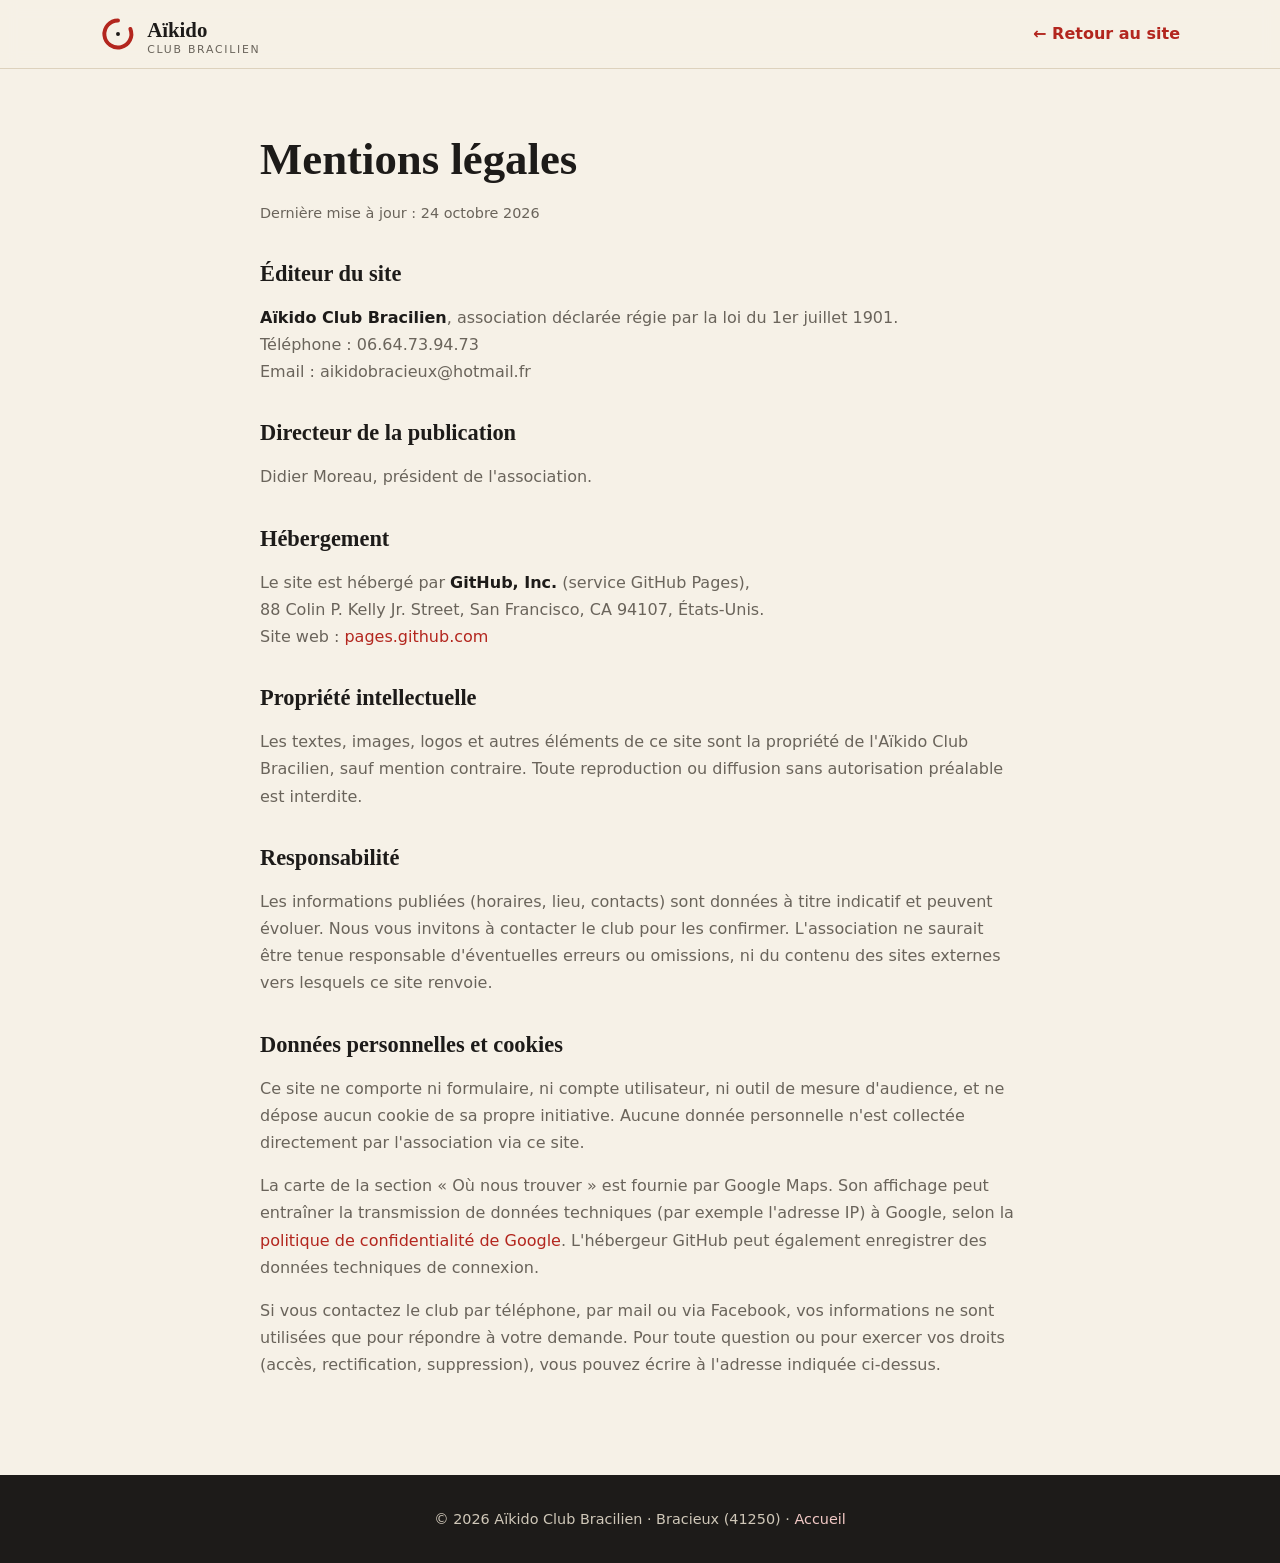
==== mentions-legales.html @ 29b80cab "Add files via upload" ====
<!DOCTYPE html>
<html lang="fr">
<head>
  <meta charset="UTF-8">
  <meta name="viewport" content="width=device-width, initial-scale=1.0">
  <title>Mentions légales — Aïkido Club Bracilien</title>
  <meta name="robots" content="noindex">
  <link rel="icon" href="favicon.ico" sizes="any">
  <link rel="icon" type="image/png" href="favicon.png">
  <link rel="stylesheet" href="css/style.css">
  <style>
    .legal { padding: 4rem 0 5rem; max-width: 760px; }
    .legal h1 { font-size: clamp(2rem, 4vw, 2.8rem); margin: 0 0 .5rem; }
    .legal h2 { font-size: 1.4rem; margin: 2.2rem 0 .6rem; }
    .legal p, .legal li { color: var(--muted); }
    .legal strong { color: var(--ink); }
    .legal .updated { font-size: .9rem; }
    .back-link { font-weight: 600; }
    .site-footer a { color: #f2c9c5; }
  </style>
</head>
<body>

  <header class="site-header">
    <nav class="nav container">
      <a href="index.html" class="logo">
        <img src="img/logo.svg" alt="" width="36" height="36">
        <span>Aïkido <small>Club Bracilien</small></span>
      </a>
      <a href="index.html" class="back-link">← Retour au site</a>
    </nav>
  </header>

  <main>
    <div class="container legal">
      <h1>Mentions légales</h1>
      <p class="updated">Dernière mise à jour : 24 octobre 2026</p>

      <h2>Éditeur du site</h2>
      <p>
        <strong>Aïkido Club Bracilien</strong>, association déclarée régie par la loi du 1er juillet 1901.<br>
        Téléphone : 06.64.73.94.73<br>
        Email : aikidobracieux@hotmail.fr
      </p>

      <h2>Directeur de la publication</h2>
      <p>Didier Moreau, président de l'association.</p>

      <h2>Hébergement</h2>
      <p>
        Le site est hébergé par <strong>GitHub, Inc.</strong> (service GitHub Pages),<br>
        88 Colin P. Kelly Jr. Street, San Francisco, CA 94107, États-Unis.<br>
        Site web : <a href="https://pages.github.com/" target="_blank" rel="noopener">pages.github.com</a>
      </p>

      <h2>Propriété intellectuelle</h2>
      <p>Les textes, images, logos et autres éléments de ce site sont la propriété de l'Aïkido Club Bracilien, sauf mention contraire. Toute reproduction ou diffusion sans autorisation préalable est interdite.</p>

      <h2>Responsabilité</h2>
      <p>Les informations publiées (horaires, lieu, contacts) sont données à titre indicatif et peuvent évoluer. Nous vous invitons à contacter le club pour les confirmer. L'association ne saurait être tenue responsable d'éventuelles erreurs ou omissions, ni du contenu des sites externes vers lesquels ce site renvoie.</p>

      <h2>Données personnelles et cookies</h2>
      <p>Ce site ne comporte ni formulaire, ni compte utilisateur, ni outil de mesure d'audience, et ne dépose aucun cookie de sa propre initiative. Aucune donnée personnelle n'est collectée directement par l'association via ce site.</p>
      <p>La carte de la section « Où nous trouver » est fournie par Google Maps. Son affichage peut entraîner la transmission de données techniques (par exemple l'adresse IP) à Google, selon la <a href="https://policies.google.com/privacy" target="_blank" rel="noopener">politique de confidentialité de Google</a>. L'hébergeur GitHub peut également enregistrer des données techniques de connexion.</p>
      <p>Si vous contactez le club par téléphone, par mail ou via Facebook, vos informations ne sont utilisées que pour répondre à votre demande. Pour toute question ou pour exercer vos droits (accès, rectification, suppression), vous pouvez écrire à l'adresse indiquée ci-dessus.</p>
    </div>
  </main>

  <footer class="site-footer">
    <div class="container">
      <p>© <span id="year"></span> Aïkido Club Bracilien · Bracieux (41250) · <a href="index.html">Accueil</a></p>
    </div>
  </footer>

  <script>document.getElementById('year').textContent = new Date().getFullYear();</script>
</body>
</html>
---- css/style.css ----
:root {
  --paper: #f6f1e7;
  --paper-alt: #ece4d3;
  --card: #fffdf8;
  --ink: #1d1b19;
  --muted: #6a645b;
  --red: #b3261e;
  --red-dark: #8c1d17;
  --line: #ddd2bd;
  --radius: 10px;
  --serif: "Iowan Old Style", "Palatino Linotype", Palatino, Georgia, "Times New Roman", serif;
  --sans: system-ui, -apple-system, "Segoe UI", Roboto, Arial, sans-serif;
}

*, *::before, *::after { box-sizing: border-box; }
html { scroll-behavior: smooth; scroll-padding-top: 76px; }
body { margin: 0; font-family: var(--sans); background: var(--paper); color: var(--ink); line-height: 1.7; }
img { max-width: 100%; display: block; }
a { color: var(--red); text-decoration: none; }
h1, h2, h3 { font-family: var(--serif); line-height: 1.2; font-weight: 700; }

.container { width: min(1080px, 100% - 2.5rem); margin-inline: auto; }

/* Header */
.site-header { position: sticky; top: 0; z-index: 50; background: rgba(246, 241, 231, .92); backdrop-filter: blur(8px); border-bottom: 1px solid var(--line); }
.nav { display: flex; align-items: center; justify-content: space-between; height: 68px; }
.logo { display: flex; align-items: center; gap: .7rem; color: var(--ink); font-family: var(--serif); font-size: 1.3rem; font-weight: 700; }
.logo small { display: block; font: 500 .68rem var(--sans); letter-spacing: .16em; text-transform: uppercase; color: var(--muted); margin-top: -.3rem; }
.nav-links { display: flex; align-items: center; gap: 1.6rem; list-style: none; margin: 0; padding: 0; }
.nav-links a { color: var(--ink); font-weight: 500; font-size: .96rem; position: relative; }
.nav-links a:not(.btn)::after { content: ""; position: absolute; left: 0; bottom: -4px; width: 0; height: 2px; background: var(--red); transition: width .25s; }
.nav-links a:not(.btn):hover::after { width: 100%; }

.nav-toggle { display: none; background: none; border: 0; cursor: pointer; padding: .5rem; }
.nav-toggle span { display: block; width: 24px; height: 2px; background: var(--ink); margin: 5px 0; }

/* Buttons */
.btn { display: inline-block; cursor: pointer; padding: .8rem 1.7rem; border: 2px solid var(--red); border-radius: 6px; background: var(--red); color: #fff !important; font: 600 1rem var(--sans); transition: background .2s, transform .2s; }
.btn:hover { background: var(--red-dark); border-color: var(--red-dark); transform: translateY(-2px); }
.btn-small { padding: .45rem 1.1rem; font-size: .92rem; }
.btn-ghost { background: transparent; color: var(--red) !important; }
.btn-ghost:hover { background: var(--red); color: #fff !important; }

/* Hero */
.hero { position: relative; overflow: hidden; padding: 6.5rem 0 5rem; background: radial-gradient(circle at 85% 30%, rgba(179, 38, 30, .1), transparent 45%), var(--paper); }
.hero::after { content: ""; position: absolute; right: -140px; top: 50%; width: 520px; height: 520px; transform: translateY(-50%); border: 26px solid rgba(179, 38, 30, .13); border-right-color: transparent; border-radius: 50%; pointer-events: none; }
.hero-inner { position: relative; z-index: 1; }
.eyebrow { color: var(--red); font-weight: 600; letter-spacing: .14em; text-transform: uppercase; font-size: .82rem; margin: 0 0 1rem; }
.hero h1 { font-size: clamp(2.4rem, 6vw, 4.2rem); margin: 0 0 1.2rem; max-width: 14ch; }
.accent { color: var(--red); font-style: italic; }
.lead { font-size: 1.15rem; color: var(--muted); max-width: 54ch; margin: 0 0 2rem; }
.hero-actions { display: flex; flex-wrap: wrap; gap: 1rem; margin-bottom: 3rem; }
.hero-facts { display: flex; flex-wrap: wrap; gap: .8rem 2.4rem; list-style: none; margin: 0; padding: 1.4rem 0 0; border-top: 1px solid var(--line); color: var(--muted); max-width: 640px; }
.hero-facts strong { color: var(--ink); font-family: var(--serif); font-size: 1.15rem; }

/* Sections */
.section { padding: 5rem 0; }
.section-alt { background: var(--paper-alt); }
.section h2 { font-size: clamp(1.7rem, 3.2vw, 2.4rem); margin: 0 0 .6rem; }
.section-sub { color: var(--muted); max-width: 62ch; margin: 0 0 2.4rem; }

.cards { display: grid; grid-template-columns: repeat(auto-fit, minmax(260px, 1fr)); gap: 1.5rem; }
.card { background: var(--card); border: 1px solid var(--line); border-radius: var(--radius); padding: 1.8rem; transition: transform .25s, box-shadow .25s; }
.card:hover { transform: translateY(-5px); box-shadow: 0 14px 30px rgba(60, 40, 20, .1); }
.card h3 { margin: 0 0 .5rem; font-size: 1.35rem; }
.card p { margin: 0; color: var(--muted); }
.kanji { font-family: var(--serif); font-size: 3rem; line-height: 1; color: var(--red); margin-bottom: .6rem; }

/* Table */
.table-wrap { overflow-x: auto; border: 1px solid var(--line); border-radius: var(--radius); background: var(--card); }
.schedule { width: 100%; border-collapse: collapse; min-width: 520px; }
.schedule th, .schedule td { padding: 1rem 1.2rem; text-align: left; border-bottom: 1px solid var(--line); }
.schedule thead th { background: var(--ink); color: var(--paper); font-weight: 600; font-size: .9rem; letter-spacing: .05em; text-transform: uppercase; }
.schedule tbody tr:last-child td { border-bottom: 0; }
.schedule tbody tr:hover { background: #faf4e6; }
.schedule td:first-child { font-weight: 600; }
.note { margin: 1.2rem 0 0; color: var(--muted); font-size: .95rem; }

/* Prices */
.price .amount { font-family: var(--serif); font-size: 2.6rem; color: var(--ink); font-weight: 700; margin: .4rem 0 1rem; }
.price .amount span { font-size: 1rem; color: var(--muted); font-weight: 400; margin-left: .2rem; }
.price ul { margin: 0; padding: 0; list-style: none; color: var(--muted); }
.price li { padding: .4rem 0 .4rem 1.5rem; border-top: 1px solid var(--line); position: relative; }
.price li::before { content: "•"; position: absolute; left: .3rem; color: var(--red); }
.price.featured { border: 2px solid var(--red); position: relative; }
.price.featured::before { content: "Le plus choisi"; position: absolute; top: -.8rem; left: 1.5rem; background: var(--red); color: #fff; font-size: .75rem; padding: .15rem .7rem; border-radius: 99px; letter-spacing: .05em; }

/* Team */
.person { text-align: center; }
.avatar { width: 84px; height: 84px; margin: 0 auto 1rem; border-radius: 50%; background: var(--red); color: #fff; display: grid; place-items: center; font: 700 2.2rem var(--serif); }
.role { color: var(--red) !important; font-weight: 600; font-size: .92rem; margin-bottom: .6rem !important; }

/* Contact */
.contact { display: grid; grid-template-columns: 1fr 1.2fr; gap: 3.5rem; align-items: start; }
.info { list-style: none; margin: 0; padding: 0; display: grid; gap: 1.2rem; color: var(--muted); }
.info strong { color: var(--ink); }
.form { display: grid; gap: 1.1rem; background: var(--card); border: 1px solid var(--line); border-radius: var(--radius); padding: 1.8rem; }
.form label { display: grid; gap: .35rem; font-weight: 600; font-size: .95rem; }
.form input, .form select, .form textarea { width: 100%; padding: .75rem .9rem; background: #fff; color: var(--ink); border: 1px solid var(--line); border-radius: 6px; font: 400 1rem var(--sans); }
.form input:focus, .form select:focus, .form textarea:focus { outline: 2px solid var(--red); outline-offset: 1px; border-color: transparent; }
.form .btn { justify-self: start; }
.form-status { margin: 0; min-height: 1.5em; font-size: .95rem; }
.form-status.ok { color: #1f7a3d; }
.form-status.err { color: var(--red); }

/* Footer */
.site-footer { background: var(--ink); color: #cfc7b8; padding: 2rem 0; text-align: center; font-size: .9rem; }
.site-footer p { margin: 0; }

@media (max-width: 800px) {
  .nav-toggle { display: block; }
  .nav-links { display: none; position: absolute; top: 68px; left: 0; right: 0; flex-direction: column; gap: 0; background: var(--paper); border-bottom: 1px solid var(--line); padding: .5rem 0 1rem; }
  .nav-links.open { display: flex; }
  .nav-links li { padding: .6rem 0; }
  .contact { grid-template-columns: 1fr; gap: 2rem; }
  .hero { padding: 4rem 0 3rem; }
  .hero::after { width: 340px; height: 340px; right: -170px; }
}

@media (prefers-reduced-motion: reduce) {
  * { transition: none !important; scroll-behavior: auto !important; }
}

/* Carte d'appel à l'action (contact) */
.cta-card { background: var(--card); border: 1px solid var(--line); border-radius: var(--radius); padding: 2rem; display: grid; gap: 1rem; justify-items: start; }
.cta-card h3 { margin: 0; font-size: 1.5rem; }
.cta-card p { margin: 0; color: var(--muted); }
.cta-card .cta-sep { margin-top: .4rem; font-size: .95rem; }
.cta-card .btn { font-size: 1.1rem; }

/* Lieu : carte + adresse */
.lieu { display: grid; grid-template-columns: 1.6fr 1fr; gap: 1.5rem; align-items: stretch; }
.map-wrap { min-height: 360px; border: 1px solid var(--line); border-radius: var(--radius); overflow: hidden; background: var(--paper-alt); }
.map-wrap iframe { display: block; width: 100%; height: 100%; min-height: 360px; border: 0; }
.address-card { background: var(--card); border: 1px solid var(--line); border-radius: var(--radius); padding: 2rem; display: grid; gap: 1rem; align-content: center; justify-items: start; }
.address-card h3 { margin: 0; font-size: 1.5rem; }
.address-card address { font-style: normal; font-size: 1.1rem; line-height: 1.8; }

/* Contact : encadrés cliquables */
.contact-boxes { display: grid; grid-template-columns: repeat(auto-fit, minmax(220px, 1fr)); gap: 1.5rem; }
.contact-box { display: grid; gap: .3rem; justify-items: center; text-align: center; padding: 2rem 1.2rem; background: var(--card); border: 1px solid var(--line); border-radius: var(--radius); color: var(--ink); transition: transform .25s, box-shadow .25s, border-color .25s; }
.contact-box:hover, .contact-box:focus-visible { transform: translateY(-5px); border-color: var(--red); box-shadow: 0 14px 30px rgba(60, 40, 20, .12); }
.contact-box strong { font-family: var(--serif); font-size: 1.4rem; }
.contact-box span:last-child { color: var(--muted); font-size: .95rem; }
.contact-icon { width: 64px; height: 64px; border-radius: 50%; display: grid; place-items: center; background: #f8e3df; font-size: 1.7rem; margin-bottom: .6rem; }
.contact-icon-fb { background: #1877f2; color: #fff; font: 700 2rem Georgia, serif; }

/* Agenda des événements */
.agenda { list-style: none; margin: 0; padding: 0; display: grid; gap: 1.2rem; }
.agenda-item { display: flex; gap: 1.5rem; align-items: stretch; background: var(--card); border: 1px solid var(--line); border-left: 5px solid var(--red); border-radius: var(--radius); padding: 1.4rem 1.6rem; transition: transform .25s, box-shadow .25s; }
.agenda-item:hover { transform: translateY(-3px); box-shadow: 0 14px 28px rgba(60, 40, 20, .12); }
.agenda-date { flex: 0 0 auto; min-width: 84px; align-self: flex-start; padding: .7rem .4rem; text-align: center; background: var(--red); color: #fff; border-radius: 10px; line-height: 1.1; }
.agenda-day { display: block; font: 700 2rem var(--serif); white-space: nowrap; }
.agenda-month { display: block; margin-top: .2rem; font-size: .85rem; text-transform: uppercase; letter-spacing: .1em; }
.agenda-body { min-width: 0; }
.agenda-body h3 { margin: .3rem 0 .6rem; font-size: 1.45rem; }
.agenda-tags { display: flex; flex-wrap: wrap; gap: .5rem; }
.agenda-tag { display: inline-block; padding: .15rem .75rem; border-radius: 99px; background: #f8e3df; color: var(--red-dark); font-size: .78rem; font-weight: 600; letter-spacing: .04em; text-transform: uppercase; }
.agenda-tag-next { background: var(--ink); color: var(--paper); }
.agenda-meta { list-style: none; margin: 0 0 .7rem; padding: 0; display: flex; flex-wrap: wrap; gap: .3rem 1.4rem; color: var(--ink); font-weight: 500; }
.agenda-meta-item { display: flex; gap: .45rem; align-items: baseline; }
.agenda-desc { margin: 0; color: var(--muted); }
.agenda-empty { margin: 0; padding: 2.4rem 1.5rem; display: grid; gap: .35rem; justify-items: center; text-align: center; color: var(--muted); background: var(--card); border: 2px dashed var(--line); border-radius: var(--radius); }
.agenda-empty strong { color: var(--ink); font: 700 1.3rem var(--serif); }
.agenda-empty-icon { font-size: 2.2rem; }
@media (max-width: 600px) {
  .agenda-item { flex-direction: column; gap: 1rem; padding: 1.2rem; }
  .agenda-date { align-self: flex-start; }
}

@media (max-width: 800px) {
  .lieu { grid-template-columns: 1fr; }
  .map-wrap, .map-wrap iframe { min-height: 300px; }
}

/* Accueil : image à droite */
.hero-inner { display: grid; grid-template-columns: minmax(0, 1.2fr) minmax(0, .8fr); gap: 3rem; align-items: center; }
.hero-media { position: relative; isolation: isolate; margin: 0; justify-self: end; width: 100%; max-width: 380px; perspective: 1200px; }
.hero-media::before { content: ""; position: absolute; inset: 0; z-index: -1; border: 2px solid rgba(179, 38, 30, .45); border-radius: 22px; transform: translate(16px, 16px); transition: transform .4s ease; }
.hero-media img { display: block; width: 100%; height: auto; border: 0; border-radius: 22px; box-shadow: 0 2px 4px rgba(60, 40, 20, .12), 0 14px 28px rgba(60, 40, 20, .18), 0 34px 60px rgba(60, 40, 20, .22); transform: rotateY(-4deg) rotateX(1deg); transition: transform .4s ease, box-shadow .4s ease; }
.hero-media:hover img { transform: rotateY(0) rotateX(0) translateY(-4px); }
.hero-media:hover::before { transform: translate(10px, 10px); }
@media (max-width: 800px) {
  .hero-inner { grid-template-columns: 1fr; gap: 2rem; }
  .hero-media { justify-self: start; max-width: 300px; }
  .hero-media img { transform: none; }
  .hero-media::before { transform: translate(10px, 10px); }
}
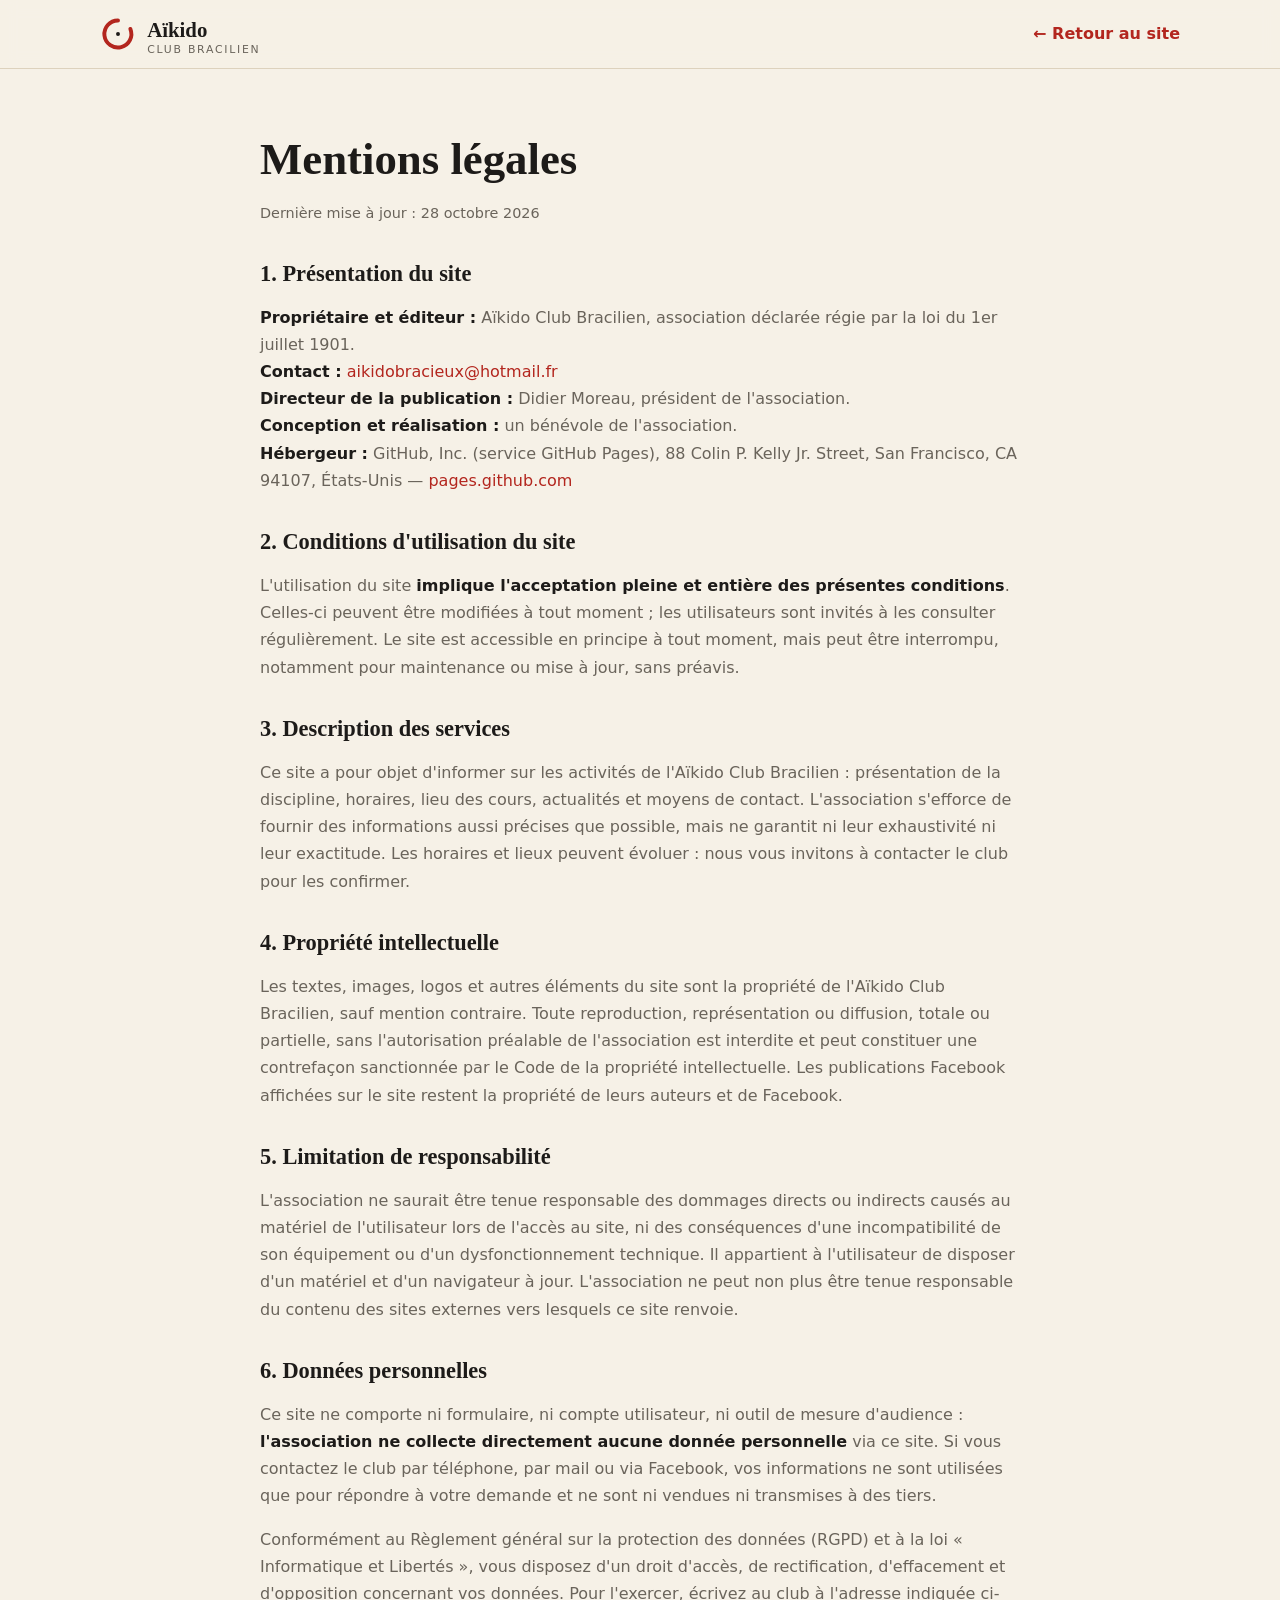
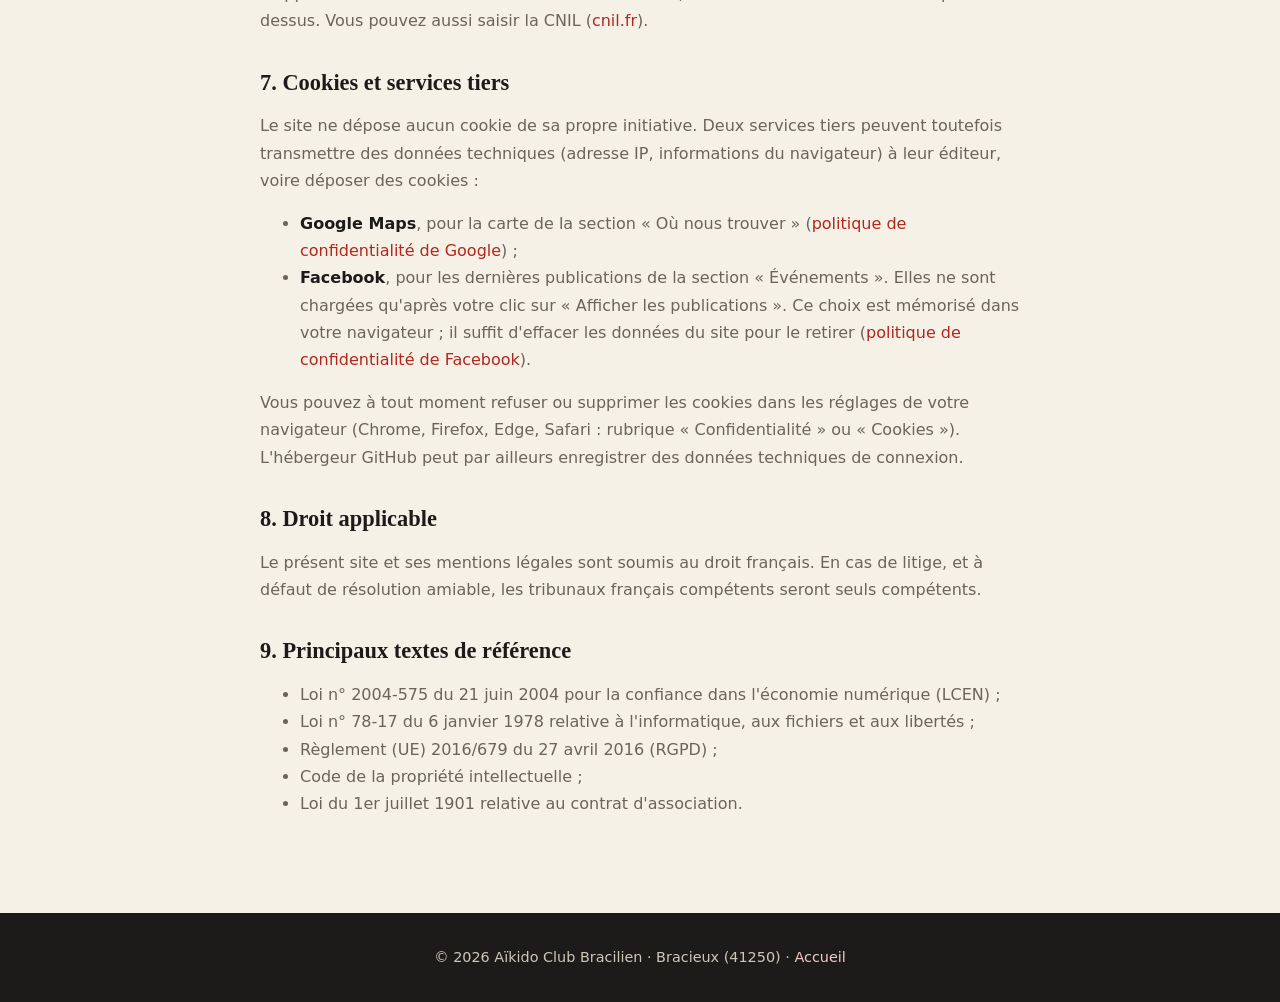
==== commit c91ef171: "Update mentions-legales.html new file" ====
--- a/mentions-legales.html
+++ b/mentions-legales.html
@@ -34,35 +34,52 @@
   <main>
     <div class="container legal">
       <h1>Mentions légales</h1>
-      <p class="updated">Dernière mise à jour : 24 octobre 2026</p>
+      <p class="updated">Dernière mise à jour : 28 octobre 2026</p>
 
-      <h2>Éditeur du site</h2>
+      <h2>1. Présentation du site</h2>
       <p>
-        <strong>Aïkido Club Bracilien</strong>, association déclarée régie par la loi du 1er juillet 1901.<br>
-        Téléphone : 06.64.73.94.73<br>
-        Email : aikidobracieux@hotmail.fr
+        <strong>Propriétaire et éditeur :</strong> Aïkido Club Bracilien, association déclarée régie par la loi du 1er juillet 1901.<br>
+        <strong>Contact :</strong> <span id="legal-mail">[adresse électronique du club]</span><br>
+        <strong>Directeur de la publication :</strong> Didier Moreau, président de l'association.<br>
+        <strong>Conception et réalisation :</strong> un bénévole de l'association.<br>
+        <strong>Hébergeur :</strong> GitHub, Inc. (service GitHub Pages), 88 Colin P. Kelly Jr. Street, San Francisco, CA 94107, États-Unis — <a href="https://pages.github.com/" target="_blank" rel="noopener">pages.github.com</a>
       </p>
 
-      <h2>Directeur de la publication</h2>
-      <p>Didier Moreau, président de l'association.</p>
+      <h2>2. Conditions d'utilisation du site</h2>
+      <p>L'utilisation du site <strong>implique l'acceptation pleine et entière des présentes conditions</strong>. Celles-ci peuvent être modifiées à tout moment ; les utilisateurs sont invités à les consulter régulièrement. Le site est accessible en principe à tout moment, mais peut être interrompu, notamment pour maintenance ou mise à jour, sans préavis.</p>
 
-      <h2>Hébergement</h2>
-      <p>
-        Le site est hébergé par <strong>GitHub, Inc.</strong> (service GitHub Pages),<br>
-        88 Colin P. Kelly Jr. Street, San Francisco, CA 94107, États-Unis.<br>
-        Site web : <a href="https://pages.github.com/" target="_blank" rel="noopener">pages.github.com</a>
-      </p>
+      <h2>3. Description des services</h2>
+      <p>Ce site a pour objet d'informer sur les activités de l'Aïkido Club Bracilien : présentation de la discipline, horaires, lieu des cours, actualités et moyens de contact. L'association s'efforce de fournir des informations aussi précises que possible, mais ne garantit ni leur exhaustivité ni leur exactitude. Les horaires et lieux peuvent évoluer : nous vous invitons à contacter le club pour les confirmer.</p>
 
-      <h2>Propriété intellectuelle</h2>
-      <p>Les textes, images, logos et autres éléments de ce site sont la propriété de l'Aïkido Club Bracilien, sauf mention contraire. Toute reproduction ou diffusion sans autorisation préalable est interdite.</p>
+      <h2>4. Propriété intellectuelle</h2>
+      <p>Les textes, images, logos et autres éléments du site sont la propriété de l'Aïkido Club Bracilien, sauf mention contraire. Toute reproduction, représentation ou diffusion, totale ou partielle, sans l'autorisation préalable de l'association est interdite et peut constituer une contrefaçon sanctionnée par le Code de la propriété intellectuelle. Les publications Facebook affichées sur le site restent la propriété de leurs auteurs et de Facebook.</p>
 
-      <h2>Responsabilité</h2>
-      <p>Les informations publiées (horaires, lieu, contacts) sont données à titre indicatif et peuvent évoluer. Nous vous invitons à contacter le club pour les confirmer. L'association ne saurait être tenue responsable d'éventuelles erreurs ou omissions, ni du contenu des sites externes vers lesquels ce site renvoie.</p>
+      <h2>5. Limitation de responsabilité</h2>
+      <p>L'association ne saurait être tenue responsable des dommages directs ou indirects causés au matériel de l'utilisateur lors de l'accès au site, ni des conséquences d'une incompatibilité de son équipement ou d'un dysfonctionnement technique. Il appartient à l'utilisateur de disposer d'un matériel et d'un navigateur à jour. L'association ne peut non plus être tenue responsable du contenu des sites externes vers lesquels ce site renvoie.</p>
 
-      <h2>Données personnelles et cookies</h2>
-      <p>Ce site ne comporte ni formulaire, ni compte utilisateur, ni outil de mesure d'audience, et ne dépose aucun cookie de sa propre initiative. Aucune donnée personnelle n'est collectée directement par l'association via ce site.</p>
-      <p>La carte de la section « Où nous trouver » est fournie par Google Maps. Son affichage peut entraîner la transmission de données techniques (par exemple l'adresse IP) à Google, selon la <a href="https://policies.google.com/privacy" target="_blank" rel="noopener">politique de confidentialité de Google</a>. L'hébergeur GitHub peut également enregistrer des données techniques de connexion.</p>
-      <p>Si vous contactez le club par téléphone, par mail ou via Facebook, vos informations ne sont utilisées que pour répondre à votre demande. Pour toute question ou pour exercer vos droits (accès, rectification, suppression), vous pouvez écrire à l'adresse indiquée ci-dessus.</p>
+      <h2>6. Données personnelles</h2>
+      <p>Ce site ne comporte ni formulaire, ni compte utilisateur, ni outil de mesure d'audience : <strong>l'association ne collecte directement aucune donnée personnelle</strong> via ce site. Si vous contactez le club par téléphone, par mail ou via Facebook, vos informations ne sont utilisées que pour répondre à votre demande et ne sont ni vendues ni transmises à des tiers.</p>
+      <p>Conformément au Règlement général sur la protection des données (RGPD) et à la loi « Informatique et Libertés », vous disposez d'un droit d'accès, de rectification, d'effacement et d'opposition concernant vos données. Pour l'exercer, écrivez au club à l'adresse indiquée ci-dessus. Vous pouvez aussi saisir la CNIL (<a href="https://www.cnil.fr" target="_blank" rel="noopener">cnil.fr</a>).</p>
+
+      <h2>7. Cookies et services tiers</h2>
+      <p>Le site ne dépose aucun cookie de sa propre initiative. Deux services tiers peuvent toutefois transmettre des données techniques (adresse IP, informations du navigateur) à leur éditeur, voire déposer des cookies :</p>
+      <ul>
+        <li><strong>Google Maps</strong>, pour la carte de la section « Où nous trouver » (<a href="https://policies.google.com/privacy" target="_blank" rel="noopener">politique de confidentialité de Google</a>) ;</li>
+        <li><strong>Facebook</strong>, pour les dernières publications de la section « Événements ». Elles ne sont chargées qu'après votre clic sur « Afficher les publications ». Ce choix est mémorisé dans votre navigateur ; il suffit d'effacer les données du site pour le retirer (<a href="https://www.facebook.com/privacy/policy/" target="_blank" rel="noopener">politique de confidentialité de Facebook</a>).</li>
+      </ul>
+      <p>Vous pouvez à tout moment refuser ou supprimer les cookies dans les réglages de votre navigateur (Chrome, Firefox, Edge, Safari : rubrique « Confidentialité » ou « Cookies »). L'hébergeur GitHub peut par ailleurs enregistrer des données techniques de connexion.</p>
+
+      <h2>8. Droit applicable</h2>
+      <p>Le présent site et ses mentions légales sont soumis au droit français. En cas de litige, et à défaut de résolution amiable, les tribunaux français compétents seront seuls compétents.</p>
+
+      <h2>9. Principaux textes de référence</h2>
+      <ul>
+        <li>Loi n° 2004-575 du 21 juin 2004 pour la confiance dans l'économie numérique (LCEN) ;</li>
+        <li>Loi n° 78-17 du 6 janvier 1978 relative à l'informatique, aux fichiers et aux libertés ;</li>
+        <li>Règlement (UE) 2016/679 du 27 avril 2016 (RGPD) ;</li>
+        <li>Code de la propriété intellectuelle ;</li>
+        <li>Loi du 1er juillet 1901 relative au contrat d'association.</li>
+      </ul>
     </div>
   </main>
 
@@ -72,6 +89,14 @@
     </div>
   </footer>
 
-  <script>document.getElementById('year').textContent = new Date().getFullYear();</script>
+  <script>
+    document.getElementById('year').textContent = new Date().getFullYear();
+    // Adresse mail assemblée au chargement (non écrite en clair dans le code)
+    (function () {
+      var m = ['aikidobracieux', 'hotmail.fr'].join('@');
+      var n = document.getElementById('legal-mail');
+      if (n) { var a = document.createElement('a'); a.href = 'mailto:' + m; a.textContent = m; n.textContent = ''; n.appendChild(a); }
+    })();
+  </script>
 </body>
 </html>
